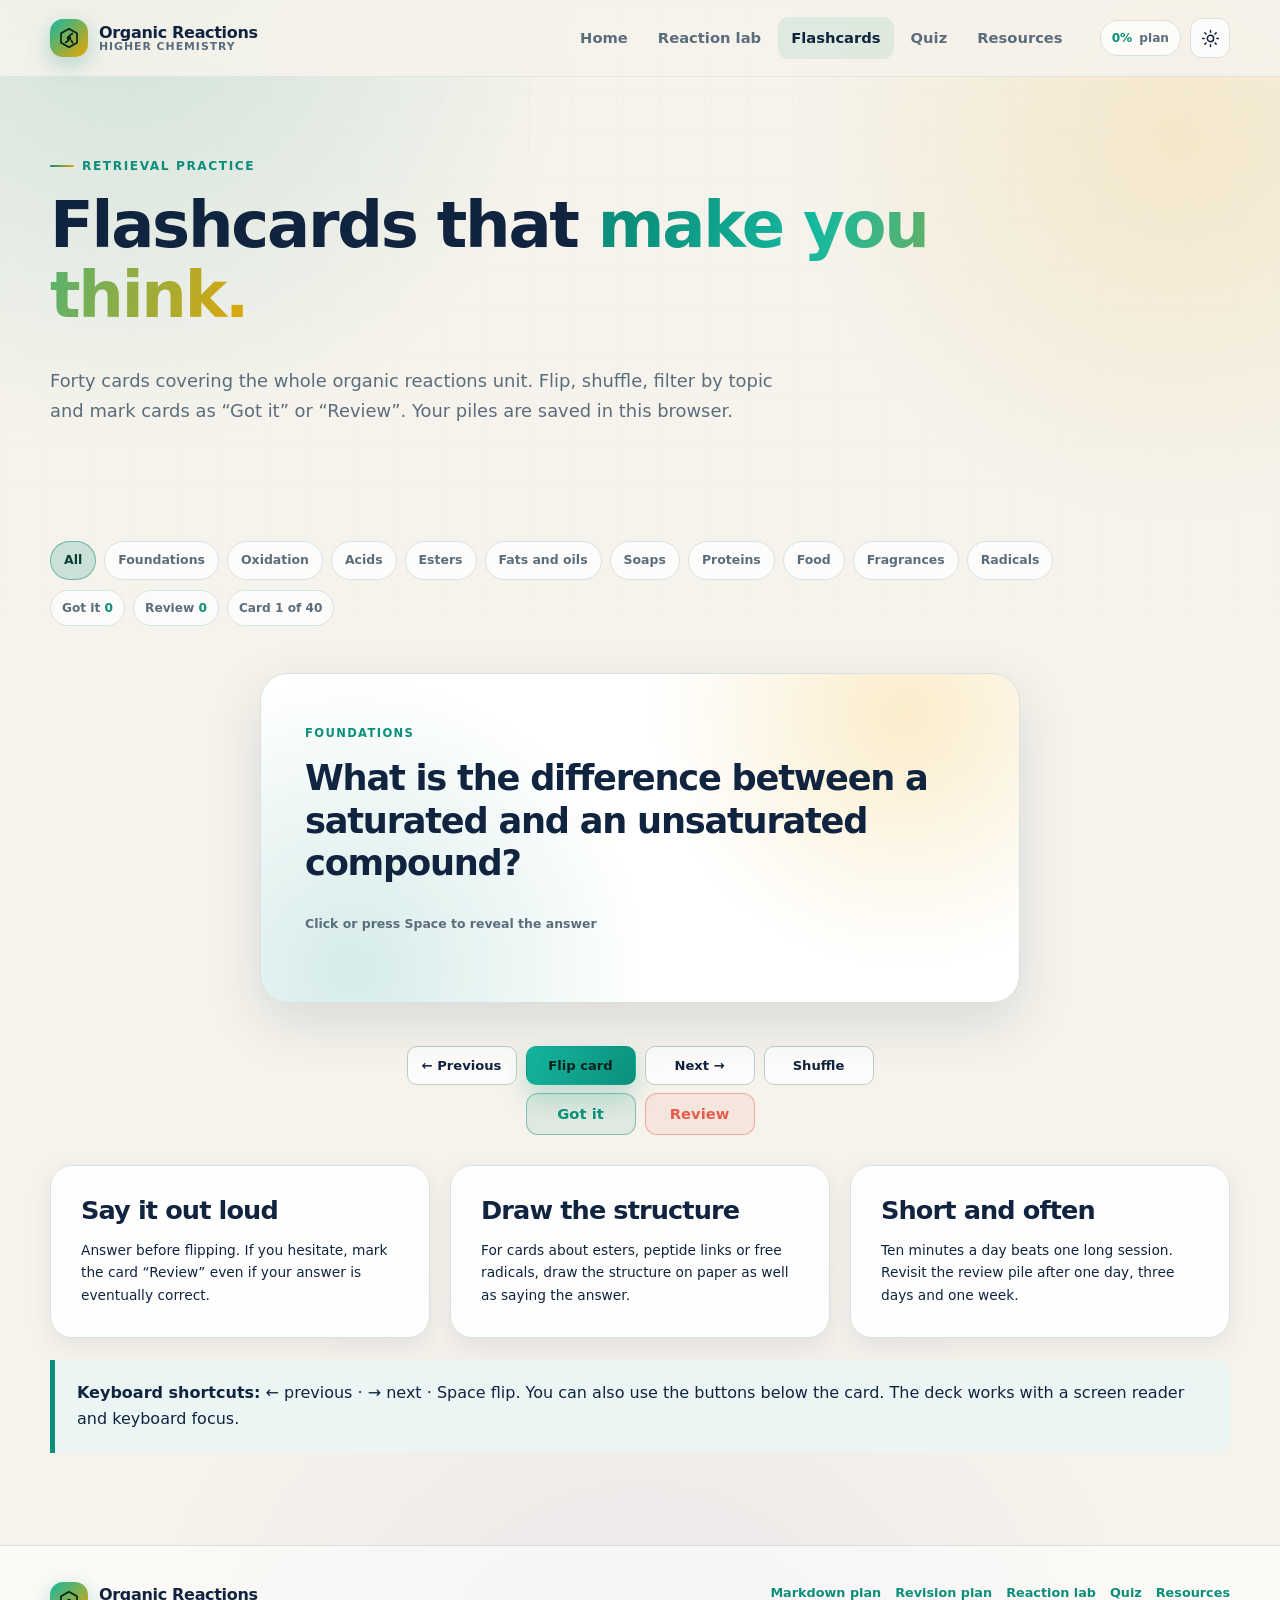
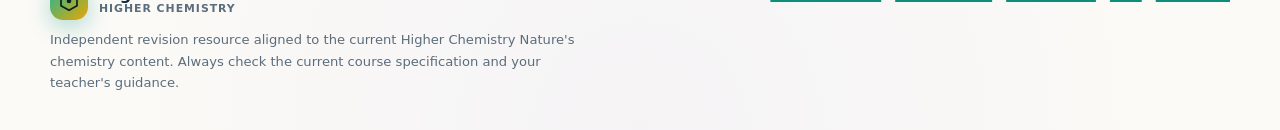
==== flashcards.html @ bfe53d15 "Organic reactions revision site (1)" ====
<!DOCTYPE html>
<html lang="en-GB" data-theme="light">
<head>
  <meta charset="utf-8" />
  <meta name="viewport" content="width=device-width, initial-scale=1" />
  <meta name="description" content="Interactive Higher Chemistry organic reactions flashcards: oxidation, esters, fats, soaps, proteins and free radicals." />
  <title>Flashcards | Higher Chemistry Organic Reactions</title>
  <link rel="stylesheet" href="assets/style.css" />
  <link rel="icon" href="data:image/svg+xml,%3Csvg xmlns='http://www.w3.org/2000/svg' viewBox='0 0 64 64'%3E%3Crect width='64' height='64' rx='18' fill='%230b8f7b'/%3E%3Cpath d='M32 12 49 22v20L32 52 15 42V22z' fill='none' stroke='%23d9fff7' stroke-width='3'/%3E%3Ccircle cx='32' cy='32' r='5' fill='%23ffc857'/%3E%3C/svg%3E" />
</head>
<body data-page="flashcards">
  <a class="skip-link" href="#main">Skip to content</a>

  <header class="site-header">
    <div class="shell nav">
      <a class="brand" href="index.html" aria-label="Organic Reactions home">
        <span class="brand-mark" aria-hidden="true">
          <svg viewBox="0 0 24 24" fill="none" stroke="currentColor" stroke-width="1.7" stroke-linejoin="round">
            <path d="M12 2.7 20 7.3v9.4L12 21.3 4 16.7V7.3L12 2.7Z" />
            <circle cx="12" cy="12" r="2.3" fill="currentColor" stroke="none" />
            <path d="m12 9.7 4-2.4M12 14.3l-4 2.4M14 14l2 3.2" />
          </svg>
        </span>
        <span class="brand-text">Organic Reactions<small>Higher Chemistry</small></span>
      </a>

      <button class="menu-toggle" id="menuToggle" type="button" aria-label="Toggle menu" aria-expanded="false" aria-controls="navLinks">
        <svg viewBox="0 0 24 24" fill="none" stroke="currentColor" stroke-width="2" stroke-linecap="round"><path d="M4 7h16M4 12h16M4 17h16" /></svg>
      </button>

      <nav class="nav-links" id="navLinks" aria-label="Main navigation">
        <a href="index.html" data-nav="home">Home</a>
        <a href="reactions.html" data-nav="reactions">Reaction lab</a>
        <a href="flashcards.html" data-nav="flashcards" class="active" aria-current="page">Flashcards</a>
        <a href="quiz.html" data-nav="quiz">Quiz</a>
        <a href="resources.html" data-nav="resources">Resources</a>
      </nav>

      <div class="nav-actions">
        <span class="progress-pill" title="Revision plan progress"><b id="navProgress">0%</b> plan</span>
        <button class="icon-button" id="themeToggle" type="button" aria-label="Switch to dark theme">
          <svg class="sun-icon" viewBox="0 0 24 24" fill="none" stroke="currentColor" stroke-width="1.9" stroke-linecap="round"><circle cx="12" cy="12" r="4" /><path d="M12 2v2M12 20v2M4.9 4.9l1.4 1.4M17.7 17.7l1.4 1.4M2 12h2M20 12h2M4.9 19.1l1.4-1.4M17.7 6.3l1.4-1.4" /></svg>
          <svg class="moon-icon" viewBox="0 0 24 24" fill="none" stroke="currentColor" stroke-width="1.9" stroke-linejoin="round"><path d="M20.4 14.7A8.5 8.5 0 0 1 9.3 3.6 8.5 8.5 0 1 0 20.4 14.7Z" /></svg>
        </button>
      </div>
    </div>
  </header>

  <main id="main">
    <section class="shell page-hero">
      <p class="eyebrow">Retrieval practice</p>
      <h1>Flashcards that <span class="grad">make you think.</span></h1>
      <p class="lede">Forty cards covering the whole organic reactions unit. Flip, shuffle, filter by topic and mark cards as “Got it” or “Review”. Your piles are saved in this browser.</p>
    </section>

    <section class="shell section-tight" aria-label="Flashcard deck">
      <div class="flash-toolbar">
        <div id="flashTags" class="filter-bar" style="margin: 0" role="group" aria-label="Filter flashcards by topic"></div>
        <div class="spacer"></div>
        <div class="flash-stats">
          <span class="flash-stat">Got it <b id="knownCount">0</b></span>
          <span class="flash-stat">Review <b id="reviewCount">0</b></span>
          <span class="flash-stat" id="flashCounter">Card 1 of 40</span>
        </div>
      </div>

      <div class="flashcard-stage">
        <div class="flashcard" id="flashcard" tabindex="0" role="button" aria-pressed="false" aria-label="Flashcard. Press Space or click to flip.">
          <div class="flashcard-inner">
            <div class="flashcard-face flashcard-front">
              <span class="flash-tag" id="flashTag">Foundations</span>
              <h2 id="flashFront">Loading flashcard…</h2>
              <p class="flash-prompt">Click or press Space to reveal the answer</p>
            </div>
            <div class="flashcard-face flashcard-back">
              <span class="flash-tag">Answer</span>
              <h2 id="flashBack">Loading answer…</h2>
              <p class="flash-prompt">Click or press Space to flip back</p>
            </div>
          </div>
        </div>
      </div>

      <div class="flashcard-controls">
        <button class="btn secondary small" id="prevCard" type="button">← Previous</button>
        <button class="btn small" id="flipCard" type="button">Flip card</button>
        <button class="btn secondary small" id="nextCard" type="button">Next →</button>
        <button class="btn secondary small" id="shuffleCards" type="button">Shuffle</button>
      </div>
      <div class="flashcard-controls" style="margin-top: 8px">
        <button class="btn ghost flash-known" id="markKnown" type="button" aria-pressed="false">Got it</button>
        <button class="btn ghost flash-review" id="markReview" type="button" aria-pressed="false">Review</button>
      </div>

      <noscript>
        <div class="callout warn" style="margin-top: 22px">
          <p>This flashcard deck needs JavaScript. The full card list is also in the markdown revision plan, so you can still revise offline.</p>
        </div>
      </noscript>

      <div class="grid-3" style="margin-top: 30px">
        <div class="card card-pad">
          <h3>Say it out loud</h3>
          <p class="small">Answer before flipping. If you hesitate, mark the card “Review” even if your answer is eventually correct.</p>
        </div>
        <div class="card card-pad">
          <h3>Draw the structure</h3>
          <p class="small">For cards about esters, peptide links or free radicals, draw the structure on paper as well as saying the answer.</p>
        </div>
        <div class="card card-pad">
          <h3>Short and often</h3>
          <p class="small">Ten minutes a day beats one long session. Revisit the review pile after one day, three days and one week.</p>
        </div>
      </div>

      <div class="callout" style="margin-top: 22px">
        <p><b>Keyboard shortcuts:</b> ← previous · → next · Space flip. You can also use the buttons below the card. The deck works with a screen reader and keyboard focus.</p>
      </div>
    </section>
  </main>

  <footer class="site-footer">
    <div class="shell footer-grid">
      <div>
        <a class="brand" href="index.html">
          <span class="brand-mark" aria-hidden="true">
            <svg viewBox="0 0 24 24" fill="none" stroke="currentColor" stroke-width="1.7" stroke-linejoin="round">
              <path d="M12 2.7 20 7.3v9.4L12 21.3 4 16.7V7.3L12 2.7Z" />
              <circle cx="12" cy="12" r="2.3" fill="currentColor" stroke="none" />
            </svg>
          </span>
          <span class="brand-text">Organic Reactions<small>Higher Chemistry</small></span>
        </a>
        <p>Independent revision resource aligned to the current Higher Chemistry Nature's chemistry content. Always check the current course specification and your teacher's guidance.</p>
      </div>
      <div class="footer-links">
        <a href="Higher-Chemistry-Organic-Reactions-Revision-Plan.md">Markdown plan</a>
        <a href="index.html#plan">Revision plan</a>
        <a href="reactions.html">Reaction lab</a>
        <a href="quiz.html">Quiz</a>
        <a href="resources.html">Resources</a>
      </div>
    </div>
  </footer>

  <script src="assets/data.js" defer></script>
  <script src="assets/app.js" defer></script>
</body>
</html>
---- assets/style.css ----
:root {
  --bg: #f6f3ec;
  --bg-2: #eaf4f0;
  --surface: #ffffff;
  --surface-2: #eef7f4;
  --surface-3: #f9fbfa;
  --ink: #10233f;
  --muted: #5b6d7c;
  --line: #d6e2de;
  --line-strong: #b9cec7;
  --teal: #0b8f7b;
  --teal-2: #16b8a0;
  --teal-ink: #073e36;
  --coral: #e85d4f;
  --amber: #eaa500;
  --violet: #6d5bd0;
  --blue: #2b6cb0;
  --shadow: 0 20px 55px rgba(16, 35, 63, 0.12);
  --shadow-sm: 0 8px 24px rgba(16, 35, 63, 0.08);
  --radius: 22px;
  --radius-sm: 14px;
  --nav-bg: rgba(246, 243, 236, 0.86);
  --code-bg: #0e2236;
  --code-ink: #d9fff7;
  --focus: #ffb703;
  --mono: "Cascadia Code", "SFMono-Regular", "Consolas", "Liberation Mono", monospace;
  --sans: "Aptos", "Segoe UI", system-ui, -apple-system, BlinkMacSystemFont, sans-serif;
}

[data-theme="dark"] {
  --bg: #071523;
  --bg-2: #0a2033;
  --surface: #0c2235;
  --surface-2: #112c42;
  --surface-3: #0e263a;
  --ink: #eef8f5;
  --muted: #a7bdc9;
  --line: #1f4057;
  --line-strong: #2c5874;
  --teal: #3ddac1;
  --teal-2: #83f4df;
  --teal-ink: #05221d;
  --coral: #ff8a7c;
  --amber: #ffc857;
  --violet: #b9aaff;
  --blue: #8cc7ff;
  --shadow: 0 22px 65px rgba(0, 0, 0, 0.38);
  --shadow-sm: 0 10px 28px rgba(0, 0, 0, 0.28);
  --nav-bg: rgba(7, 21, 35, 0.88);
  --code-bg: #04101b;
  --code-ink: #c0fff3;
}

* {
  box-sizing: border-box;
}

html {
  scroll-behavior: smooth;
  scroll-padding-top: 95px;
}

body {
  margin: 0;
  min-height: 100vh;
  color: var(--ink);
  background:
    radial-gradient(circle at 10% 0%, color-mix(in srgb, var(--teal) 16%, transparent), transparent 28rem),
    radial-gradient(circle at 92% 8%, color-mix(in srgb, var(--amber) 14%, transparent), transparent 24rem),
    radial-gradient(circle at 50% 100%, color-mix(in srgb, var(--violet) 9%, transparent), transparent 32rem),
    var(--bg);
  font-family: var(--sans);
  font-size: 16px;
  line-height: 1.65;
  text-rendering: optimizeLegibility;
}

body::before {
  content: "";
  position: fixed;
  inset: 0;
  z-index: -1;
  pointer-events: none;
  opacity: 0.38;
  background-image: linear-gradient(color-mix(in srgb, var(--line) 45%, transparent) 1px, transparent 1px),
    linear-gradient(90deg, color-mix(in srgb, var(--line) 45%, transparent) 1px, transparent 1px);
  background-size: 44px 44px;
  mask-image: linear-gradient(to bottom, black, transparent 70%);
}

a {
  color: var(--teal);
  text-decoration-thickness: 2px;
  text-underline-offset: 3px;
}

a:hover {
  color: var(--coral);
}

img,
svg {
  display: block;
  max-width: 100%;
}

button,
input,
select,
textarea {
  font: inherit;
}

button {
  color: inherit;
}

:focus-visible {
  outline: 3px solid var(--focus);
  outline-offset: 3px;
}

::selection {
  color: #06231f;
  background: var(--teal-2);
}

.shell {
  width: min(1180px, calc(100% - 32px));
  margin-inline: auto;
}

.sr-only {
  position: absolute;
  width: 1px;
  height: 1px;
  padding: 0;
  margin: -1px;
  overflow: hidden;
  clip: rect(0, 0, 0, 0);
  white-space: nowrap;
  border: 0;
}

.skip-link {
  position: fixed;
  top: 12px;
  left: 12px;
  z-index: 999;
  padding: 10px 16px;
  border-radius: 10px;
  background: var(--ink);
  color: var(--bg);
  transform: translateY(-150%);
  transition: transform 160ms ease;
}

.skip-link:focus {
  transform: translateY(0);
}

/* Header and navigation */

.site-header {
  position: sticky;
  top: 0;
  z-index: 100;
  border-bottom: 1px solid color-mix(in srgb, var(--line) 70%, transparent);
  background: var(--nav-bg);
  backdrop-filter: blur(18px);
}

.nav {
  display: flex;
  align-items: center;
  gap: 24px;
  min-height: 76px;
}

.brand {
  display: inline-flex;
  align-items: center;
  gap: 11px;
  color: var(--ink);
  text-decoration: none;
  font-weight: 800;
  letter-spacing: -0.02em;
  white-space: nowrap;
}

.brand-mark {
  display: grid;
  place-items: center;
  width: 38px;
  height: 38px;
  border-radius: 13px;
  color: #06231f;
  background: linear-gradient(135deg, var(--teal-2), var(--amber));
  box-shadow: 0 7px 22px color-mix(in srgb, var(--teal) 30%, transparent);
}

.brand-mark svg {
  width: 24px;
  height: 24px;
}

.brand-text {
  display: flex;
  flex-direction: column;
  line-height: 1.08;
}

.brand-text small {
  color: var(--muted);
  font-size: 0.68rem;
  font-weight: 700;
  letter-spacing: 0.09em;
  text-transform: uppercase;
}

.nav-links {
  display: flex;
  align-items: center;
  gap: 4px;
  margin-left: auto;
}

.nav-links a {
  padding: 9px 13px;
  border-radius: 11px;
  color: var(--muted);
  font-size: 0.92rem;
  font-weight: 700;
  text-decoration: none;
  transition: color 160ms ease, background 160ms ease;
}

.nav-links a:hover,
.nav-links a.active {
  color: var(--ink);
  background: color-mix(in srgb, var(--teal) 10%, transparent);
}

.nav-actions {
  display: flex;
  align-items: center;
  gap: 9px;
}

.progress-pill {
  display: inline-flex;
  align-items: center;
  gap: 7px;
  padding: 7px 11px;
  border: 1px solid var(--line);
  border-radius: 999px;
  color: var(--muted);
  background: color-mix(in srgb, var(--surface) 72%, transparent);
  font-size: 0.76rem;
  font-weight: 800;
  white-space: nowrap;
}

.progress-pill b {
  color: var(--teal);
}

.icon-button,
.menu-toggle {
  display: grid;
  place-items: center;
  width: 40px;
  height: 40px;
  padding: 0;
  border: 1px solid var(--line);
  border-radius: 12px;
  background: color-mix(in srgb, var(--surface) 75%, transparent);
  cursor: pointer;
  transition: transform 160ms ease, border-color 160ms ease, background 160ms ease;
}

.icon-button:hover,
.menu-toggle:hover {
  transform: translateY(-1px);
  border-color: var(--line-strong);
  background: var(--surface);
}

.icon-button svg,
.menu-toggle svg {
  width: 19px;
  height: 19px;
}

.menu-toggle {
  display: none;
  margin-left: auto;
}

[data-theme="dark"] .sun-icon,
[data-theme="light"] .moon-icon {
  display: none;
}

[data-theme="dark"] .moon-icon,
[data-theme="light"] .sun-icon {
  display: block;
}

/* Typography and utilities */

.eyebrow {
  display: inline-flex;
  align-items: center;
  gap: 8px;
  margin: 0 0 14px;
  color: var(--teal);
  font-size: 0.76rem;
  font-weight: 900;
  letter-spacing: 0.13em;
  text-transform: uppercase;
}

.eyebrow::before {
  content: "";
  width: 24px;
  height: 2px;
  border-radius: 99px;
  background: linear-gradient(90deg, var(--teal), var(--amber));
}

h1,
h2,
h3,
h4 {
  margin: 0 0 0.55em;
  color: var(--ink);
  line-height: 1.1;
  letter-spacing: -0.035em;
}

h1 {
  font-size: clamp(2.55rem, 6vw, 5.1rem);
  font-weight: 900;
}

h2 {
  font-size: clamp(1.75rem, 3.2vw, 2.75rem);
  font-weight: 850;
}

h3 {
  font-size: clamp(1.25rem, 2vw, 1.65rem);
  font-weight: 820;
}

h4 {
  font-size: 1.02rem;
  font-weight: 800;
}

p {
  margin: 0 0 1rem;
}

.lede {
  color: var(--muted);
  font-size: clamp(1.03rem, 1.4vw, 1.18rem);
  line-height: 1.7;
}

.muted {
  color: var(--muted);
}

.small {
  font-size: 0.86rem;
}

.grad {
  color: transparent;
  background: linear-gradient(105deg, var(--teal) 8%, var(--teal-2) 42%, var(--amber) 102%);
  -webkit-background-clip: text;
  background-clip: text;
}

.section {
  padding: 72px 0;
}

.section-tight {
  padding: 44px 0;
}

.section-head {
  display: flex;
  align-items: end;
  justify-content: space-between;
  gap: 24px;
  margin-bottom: 30px;
}

.section-head p {
  max-width: 620px;
  margin: 0;
  color: var(--muted);
}

.stack > * + * {
  margin-top: 1rem;
}

.grid-2 {
  display: grid;
  grid-template-columns: repeat(2, minmax(0, 1fr));
  gap: 20px;
}

.grid-3 {
  display: grid;
  grid-template-columns: repeat(3, minmax(0, 1fr));
  gap: 20px;
}

.grid-4 {
  display: grid;
  grid-template-columns: repeat(4, minmax(0, 1fr));
  gap: 16px;
}

.card {
  border: 1px solid var(--line);
  border-radius: var(--radius);
  background: color-mix(in srgb, var(--surface) 92%, transparent);
  box-shadow: var(--shadow-sm);
}

.card-pad {
  padding: clamp(20px, 3vw, 30px);
}

.card h3:last-child,
.card p:last-child {
  margin-bottom: 0;
}

.callout {
  padding: 20px 22px;
  border-left: 5px solid var(--teal);
  border-radius: 0 var(--radius-sm) var(--radius-sm) 0;
  background: color-mix(in srgb, var(--teal) 8%, var(--surface));
}

.callout.warn {
  border-left-color: var(--coral);
  background: color-mix(in srgb, var(--coral) 9%, var(--surface));
}

.callout.amber {
  border-left-color: var(--amber);
  background: color-mix(in srgb, var(--amber) 10%, var(--surface));
}

.callout p:last-child {
  margin-bottom: 0;
}

/* Hero */

.hero {
  position: relative;
  display: grid;
  grid-template-columns: 1.08fr 0.92fr;
  align-items: center;
  gap: clamp(34px, 6vw, 72px);
  padding: clamp(54px, 8vw, 96px) 0 clamp(38px, 6vw, 70px);
}

.hero-copy p {
  max-width: 650px;
}

.hero-copy .lede {
  margin-top: 1.2rem;
}

.hero-actions {
  display: flex;
  flex-wrap: wrap;
  gap: 12px;
  margin-top: 26px;
}

.btn {
  display: inline-flex;
  align-items: center;
  justify-content: center;
  gap: 9px;
  min-height: 46px;
  padding: 11px 18px;
  border: 1px solid transparent;
  border-radius: 12px;
  color: #06231f;
  background: linear-gradient(135deg, var(--teal-2), var(--teal));
  box-shadow: 0 12px 26px color-mix(in srgb, var(--teal) 24%, transparent);
  font-size: 0.92rem;
  font-weight: 850;
  text-decoration: none;
  cursor: pointer;
  transition: transform 160ms ease, box-shadow 160ms ease, background 160ms ease;
}

.btn:hover {
  color: #06231f;
  transform: translateY(-2px);
  box-shadow: 0 16px 34px color-mix(in srgb, var(--teal) 30%, transparent);
}

.btn.secondary {
  color: var(--ink);
  border-color: var(--line-strong);
  background: color-mix(in srgb, var(--surface) 75%, transparent);
  box-shadow: none;
}

.btn.secondary:hover {
  background: var(--surface);
  box-shadow: var(--shadow-sm);
}

.btn.small {
  min-height: 38px;
  padding: 8px 13px;
  border-radius: 10px;
  font-size: 0.82rem;
}

.btn.ghost {
  min-height: 38px;
  padding: 8px 12px;
  color: var(--teal);
  border-color: color-mix(in srgb, var(--teal) 30%, transparent);
  background: transparent;
  box-shadow: none;
}

.btn:disabled {
  opacity: 0.55;
  cursor: not-allowed;
  transform: none;
}

.hero-badges {
  display: flex;
  flex-wrap: wrap;
  gap: 8px;
  margin-top: 24px;
}

.pill {
  display: inline-flex;
  align-items: center;
  gap: 6px;
  padding: 6px 10px;
  border: 1px solid var(--line);
  border-radius: 999px;
  color: var(--muted);
  background: color-mix(in srgb, var(--surface) 62%, transparent);
  font-size: 0.74rem;
  font-weight: 800;
}

.pill b {
  color: var(--ink);
}

.hero-visual {
  position: relative;
  min-height: 420px;
  border: 1px solid var(--line);
  border-radius: 34px;
  background:
    radial-gradient(circle at 52% 45%, color-mix(in srgb, var(--teal) 22%, transparent), transparent 42%),
    linear-gradient(145deg, color-mix(in srgb, var(--surface) 94%, transparent), color-mix(in srgb, var(--surface-2) 80%, transparent));
  box-shadow: var(--shadow);
  overflow: hidden;
}

.hero-visual::before {
  content: "";
  position: absolute;
  inset: 18px;
  border: 1px dashed color-mix(in srgb, var(--line-strong) 60%, transparent);
  border-radius: 24px;
}

.hero-visual svg {
  position: relative;
  z-index: 1;
  width: 100%;
  height: 100%;
  min-height: 420px;
}

.orbit-ring {
  transform-origin: 260px 210px;
  animation: orbit 24s linear infinite;
}

.orbit-ring.reverse {
  animation-direction: reverse;
  animation-duration: 18s;
}

.orbit-node {
  animation: float 5s ease-in-out infinite;
}

.orbit-node.delay-1 {
  animation-delay: -1.5s;
}

.orbit-node.delay-2 {
  animation-delay: -3s;
}

.orbit-node.delay-3 {
  animation-delay: -4.5s;
}

@keyframes orbit {
  to {
    transform: rotate(360deg);
  }
}

@keyframes float {
  0%,
  100% {
    transform: translateY(0);
  }
  50% {
    transform: translateY(-6px);
  }
}

/* Stats */

.stat-grid {
  display: grid;
  grid-template-columns: repeat(4, minmax(0, 1fr));
  gap: 12px;
}

.stat {
  padding: 18px 16px;
  border: 1px solid var(--line);
  border-radius: 18px;
  background: color-mix(in srgb, var(--surface) 80%, transparent);
}

.stat strong {
  display: block;
  color: var(--teal);
  font-size: clamp(1.5rem, 2.5vw, 2.2rem);
  line-height: 1;
  letter-spacing: -0.05em;
}

.stat span {
  display: block;
  margin-top: 5px;
  color: var(--muted);
  font-size: 0.78rem;
  font-weight: 750;
}

/* Reaction map */

.map-wrap {
  padding: 18px;
  border: 1px solid var(--line);
  border-radius: var(--radius);
  background:
    radial-gradient(circle at 50% 50%, color-mix(in srgb, var(--teal) 8%, transparent), transparent 60%),
    var(--surface);
  box-shadow: var(--shadow-sm);
  overflow: hidden;
}

.map-wrap svg {
  width: 100%;
  height: auto;
}

.map-legend {
  display: flex;
  flex-wrap: wrap;
  gap: 15px;
  margin-top: 15px;
  color: var(--muted);
  font-size: 0.8rem;
  font-weight: 700;
}

.map-legend span {
  display: inline-flex;
  align-items: center;
  gap: 7px;
}

.legend-dot {
  width: 9px;
  height: 9px;
  border-radius: 50%;
  background: var(--teal);
}

.legend-dot.amber {
  background: var(--amber);
}

.legend-dot.coral {
  background: var(--coral);
}

.legend-dot.violet {
  background: var(--violet);
}

/* Week cards */

.week-grid {
  display: grid;
  grid-template-columns: repeat(2, minmax(0, 1fr));
  gap: 18px;
}

.week-card {
  position: relative;
  padding: 22px;
  border: 1px solid var(--line);
  border-radius: 20px;
  background: color-mix(in srgb, var(--surface) 92%, transparent);
  box-shadow: var(--shadow-sm);
}

.week-card::before {
  content: attr(data-week);
  position: absolute;
  top: 17px;
  right: 20px;
  color: color-mix(in srgb, var(--teal) 36%, transparent);
  font-family: var(--mono);
  font-size: 2.7rem;
  font-weight: 800;
  line-height: 1;
}

.week-card h3 {
  max-width: 80%;
  margin-bottom: 6px;
  font-size: 1.2rem;
}

.week-card > p {
  max-width: 88%;
  color: var(--muted);
  font-size: 0.9rem;
}

.week-focus {
  display: inline-flex;
  flex-wrap: wrap;
  gap: 6px;
  margin: 4px 0 12px;
}

.tag {
  display: inline-flex;
  align-items: center;
  padding: 4px 8px;
  border-radius: 999px;
  color: var(--teal-ink);
  background: color-mix(in srgb, var(--teal) 18%, transparent);
  font-size: 0.68rem;
  font-weight: 900;
  letter-spacing: 0.03em;
  text-transform: uppercase;
}

.tag.amber {
  color: color-mix(in srgb, var(--amber) 70%, var(--ink));
  background: color-mix(in srgb, var(--amber) 18%, transparent);
}

.tag.coral {
  color: var(--coral);
  background: color-mix(in srgb, var(--coral) 13%, transparent);
}

.tag.violet {
  color: var(--violet);
  background: color-mix(in srgb, var(--violet) 13%, transparent);
}

details.sessions {
  margin-top: 12px;
  border-top: 1px solid var(--line);
  padding-top: 12px;
}

details.sessions summary,
details.exam-tip summary,
details.answer summary {
  display: flex;
  align-items: center;
  gap: 8px;
  color: var(--teal);
  font-size: 0.84rem;
  font-weight: 850;
  cursor: pointer;
  list-style: none;
}

details.sessions summary::-webkit-details-marker,
details.exam-tip summary::-webkit-details-marker,
details.answer summary::-webkit-details-marker {
  display: none;
}

details.sessions summary::after,
details.exam-tip summary::after,
details.answer summary::after {
  content: "+";
  margin-left: auto;
  font-family: var(--mono);
  font-size: 1rem;
}

details[open].sessions summary::after,
details[open].exam-tip summary::after,
details[open].answer summary::after {
  content: "–";
}

.session-list {
  display: grid;
  gap: 8px;
  margin: 12px 0 0;
  padding: 0;
  list-style: none;
}

.session-list li {
  display: flex;
  align-items: flex-start;
  gap: 9px;
  color: var(--muted);
  font-size: 0.86rem;
  line-height: 1.45;
}

.session-list input[type="checkbox"],
.check-row input[type="checkbox"] {
  flex: 0 0 auto;
  width: 17px;
  height: 17px;
  margin-top: 2px;
  accent-color: var(--teal);
  cursor: pointer;
}

.session-list label {
  display: flex;
  gap: 9px;
  cursor: pointer;
}

.session-list input:checked + span,
.check-row input:checked + span {
  color: var(--muted);
  text-decoration: line-through;
  text-decoration-thickness: 1px;
}

.progress-card {
  display: grid;
  grid-template-columns: auto 1fr auto;
  align-items: center;
  gap: 18px;
  padding: 18px 22px;
  border: 1px solid var(--line);
  border-radius: 18px;
  background: color-mix(in srgb, var(--surface) 84%, transparent);
}

.progress-ring {
  position: relative;
  display: grid;
  place-items: center;
  width: 64px;
  height: 64px;
}

.progress-ring svg {
  position: absolute;
  inset: 0;
  width: 100%;
  height: 100%;
  transform: rotate(-90deg);
}

.progress-ring circle {
  fill: none;
  stroke-width: 7;
}

.progress-ring .track {
  stroke: var(--line);
}

.progress-ring .fill {
  stroke: var(--teal);
  stroke-linecap: round;
  stroke-dasharray: 157;
  stroke-dashoffset: 157;
  transition: stroke-dashoffset 400ms ease;
}

.progress-ring strong {
  position: relative;
  z-index: 1;
  color: var(--teal);
  font-size: 0.82rem;
  font-weight: 900;
}

.progress-track {
  height: 9px;
  border-radius: 999px;
  background: var(--line);
  overflow: hidden;
}

.progress-fill {
  width: 0;
  height: 100%;
  border-radius: inherit;
  background: linear-gradient(90deg, var(--teal), var(--teal-2), var(--amber));
  transition: width 350ms ease;
}

.progress-copy strong {
  display: block;
  font-size: 0.92rem;
}

.progress-copy span {
  display: block;
  color: var(--muted);
  font-size: 0.78rem;
}

/* Tables */

.table-wrap {
  border: 1px solid var(--line);
  border-radius: var(--radius);
  background: var(--surface);
  box-shadow: var(--shadow-sm);
  overflow-x: auto;
}

table {
  width: 100%;
  border-collapse: collapse;
  font-size: 0.89rem;
}

th,
td {
  padding: 13px 15px;
  border-bottom: 1px solid var(--line);
  text-align: left;
  vertical-align: top;
}

th {
  color: var(--muted);
  background: color-mix(in srgb, var(--surface-2) 75%, transparent);
  font-size: 0.72rem;
  font-weight: 900;
  letter-spacing: 0.08em;
  text-transform: uppercase;
}

tr:last-child td {
  border-bottom: 0;
}

td code,
p code,
li code {
  padding: 2px 5px;
  border-radius: 6px;
  color: var(--teal-ink);
  background: color-mix(in srgb, var(--teal) 12%, transparent);
  font-family: var(--mono);
  font-size: 0.88em;
}

[data-theme="dark"] td code,
[data-theme="dark"] p code,
[data-theme="dark"] li code {
  color: var(--teal-2);
}

/* Reaction lab */

.page-hero {
  padding: clamp(42px, 6vw, 72px) 0 32px;
}

.page-hero h1 {
  max-width: 980px;
  font-size: clamp(2.3rem, 5vw, 4.3rem);
}

.page-hero .lede {
  max-width: 760px;
}

.filter-bar {
  display: flex;
  flex-wrap: wrap;
  gap: 8px;
  margin: 26px 0 28px;
}

.filter-chip {
  padding: 8px 13px;
  border: 1px solid var(--line);
  border-radius: 999px;
  color: var(--muted);
  background: color-mix(in srgb, var(--surface) 72%, transparent);
  font-size: 0.78rem;
  font-weight: 850;
  cursor: pointer;
  transition: all 160ms ease;
}

.filter-chip:hover,
.filter-chip.active {
  color: var(--teal-ink);
  border-color: color-mix(in srgb, var(--teal) 50%, transparent);
  background: color-mix(in srgb, var(--teal) 18%, transparent);
}

[data-theme="dark"] .filter-chip:hover,
[data-theme="dark"] .filter-chip.active {
  color: var(--teal-2);
}

.reaction-grid {
  display: grid;
  gap: 24px;
}

.reaction-card {
  scroll-margin-top: 100px;
  border: 1px solid var(--line);
  border-radius: 26px;
  background: color-mix(in srgb, var(--surface) 94%, transparent);
  box-shadow: var(--shadow-sm);
  overflow: hidden;
  transition: transform 200ms ease, box-shadow 200ms ease;
}

.reaction-card:hover {
  transform: translateY(-2px);
  box-shadow: var(--shadow);
}

.reaction-card.is-hidden {
  display: none;
}

.reaction-card[data-category="oxidation"] {
  border-top: 5px solid var(--amber);
}

.reaction-card[data-category="esters"] {
  border-top: 5px solid var(--teal);
}

.reaction-card[data-category="hydrolysis"] {
  border-top: 5px solid var(--blue);
}

.reaction-card[data-category="unsaturation"] {
  border-top: 5px solid var(--coral);
}

.reaction-card[data-category="proteins"] {
  border-top: 5px solid var(--violet);
}

.reaction-card[data-category="radicals"] {
  border-top: 5px solid var(--teal-2);
}

.reaction-card[data-category="acidbase"] {
  border-top: 5px solid var(--amber);
}

.reaction-card[data-category="extension"] {
  border-top: 5px solid var(--line-strong);
}

.reaction-head {
  padding: clamp(20px, 3vw, 30px) clamp(20px, 3vw, 32px) 0;
}

.reaction-head h2 {
  margin: 12px 0 8px;
  font-size: clamp(1.45rem, 2.5vw, 2.05rem);
}

.reaction-head .lede {
  max-width: 780px;
  margin-bottom: 0;
  font-size: 0.98rem;
}

.reaction-meta {
  display: flex;
  flex-wrap: wrap;
  align-items: center;
  gap: 8px;
}

.badge {
  display: inline-flex;
  align-items: center;
  gap: 6px;
  padding: 5px 9px;
  border-radius: 999px;
  font-size: 0.68rem;
  font-weight: 900;
  letter-spacing: 0.06em;
  text-transform: uppercase;
}

.badge.core {
  color: var(--teal-ink);
  background: color-mix(in srgb, var(--teal) 20%, transparent);
}

[data-theme="dark"] .badge.core {
  color: var(--teal-2);
}

.badge.extension {
  color: var(--muted);
  background: color-mix(in srgb, var(--line) 48%, transparent);
}

.chip {
  display: inline-flex;
  align-items: center;
  padding: 4px 9px;
  border: 1px solid var(--line);
  border-radius: 999px;
  color: var(--muted);
  font-size: 0.7rem;
  font-weight: 800;
}

.reaction-body {
  display: grid;
  grid-template-columns: minmax(0, 1.08fr) minmax(0, 0.92fr);
  gap: clamp(20px, 3vw, 32px);
  padding: clamp(20px, 3vw, 32px);
}

.svg-wrap {
  display: grid;
  place-items: center;
  min-height: 290px;
  padding: 15px;
  border: 1px solid var(--line);
  border-radius: 19px;
  background:
    radial-gradient(circle at 50% 50%, color-mix(in srgb, var(--teal) 7%, transparent), transparent 65%),
    var(--surface-2);
  overflow: hidden;
}

.svg-wrap svg {
  width: 100%;
  height: auto;
}

.reaction-info {
  display: flex;
  flex-direction: column;
  gap: 13px;
}

.equation {
  padding: 15px 16px;
  border-radius: 14px;
  color: var(--code-ink);
  background: var(--code-bg);
  box-shadow: inset 0 1px 0 rgba(255, 255, 255, 0.08);
  font-family: var(--mono);
  font-size: 0.84rem;
  line-height: 1.7;
  overflow-x: auto;
}

.equation .hl {
  color: var(--amber);
  font-weight: 800;
}

.facts {
  display: grid;
  gap: 9px;
  margin: 0;
}

.facts div {
  display: grid;
  grid-template-columns: 105px 1fr;
  gap: 12px;
  padding-bottom: 9px;
  border-bottom: 1px dashed var(--line);
}

.facts div:last-child {
  padding-bottom: 0;
  border-bottom: 0;
}

.facts dt {
  color: var(--muted);
  font-size: 0.72rem;
  font-weight: 900;
  letter-spacing: 0.06em;
  text-transform: uppercase;
}

.facts dd {
  margin: 0;
  font-size: 0.86rem;
}

.exam-tip {
  padding: 12px 14px;
  border: 1px solid color-mix(in srgb, var(--amber) 40%, transparent);
  border-radius: 13px;
  background: color-mix(in srgb, var(--amber) 8%, transparent);
}

.exam-tip p {
  margin: 8px 0 0;
  color: var(--muted);
  font-size: 0.84rem;
}

.play-btn {
  align-self: flex-start;
}

/* SVG chemical helpers */

.chem-svg {
  color: var(--ink);
}

.chem-svg text {
  font-family: var(--sans);
  fill: var(--ink);
}

.chem-svg .mono {
  font-family: var(--mono);
  font-weight: 700;
}

.chem-svg .label {
  fill: var(--muted);
  font-size: 11px;
  font-weight: 750;
  letter-spacing: 0.03em;
}

.chem-svg .label-strong {
  fill: var(--ink);
  font-size: 12px;
  font-weight: 850;
}

.chem-svg .bond {
  stroke: var(--ink);
  stroke-width: 2;
  stroke-linecap: round;
}

.chem-svg .bond-soft {
  stroke: var(--line-strong);
  stroke-width: 2;
  stroke-linecap: round;
}

.chem-svg .arrow {
  stroke: var(--muted);
  stroke-width: 2;
  fill: none;
  stroke-linecap: round;
}

.chem-svg .arrow-head {
  fill: var(--muted);
}

.chem-svg .box {
  fill: var(--surface);
  stroke: var(--line);
  stroke-width: 1.3;
}

.chem-svg .box-teal {
  fill: color-mix(in srgb, var(--teal) 11%, var(--surface));
  stroke: color-mix(in srgb, var(--teal) 50%, var(--line));
  stroke-width: 1.3;
}

.chem-svg .box-amber {
  fill: color-mix(in srgb, var(--amber) 14%, var(--surface));
  stroke: color-mix(in srgb, var(--amber) 55%, var(--line));
  stroke-width: 1.3;
}

.chem-svg .box-coral {
  fill: color-mix(in srgb, var(--coral) 12%, var(--surface));
  stroke: color-mix(in srgb, var(--coral) 52%, var(--line));
  stroke-width: 1.3;
}

.chem-svg .box-violet {
  fill: color-mix(in srgb, var(--violet) 11%, var(--surface));
  stroke: color-mix(in srgb, var(--violet) 48%, var(--line));
  stroke-width: 1.3;
}

.chem-svg .highlight {
  fill: none;
  stroke: var(--coral);
  stroke-width: 2.2;
  stroke-linecap: round;
  stroke-dasharray: 4 3;
  opacity: 0;
}

.chem-svg .peptide-highlight {
  fill: none;
  stroke: var(--coral);
  stroke-width: 2;
  stroke-dasharray: 4 3;
  opacity: 0.78;
}

.chem-svg .product,
.chem-svg .anim-fade {
  opacity: 1;
}

.chem-svg .anim-rise {
  opacity: 1;
  transform: translateY(0);
}

.chem-svg .anim-pop {
  opacity: 1;
  transform-origin: center;
  transform: scale(1);
}

.chem-svg .bromine-clear,
.chem-svg .test-red,
.chem-svg .silver-mirror {
  opacity: 0;
}

.reaction-card.is-playing .chem-svg .anim-rise {
  animation: riseIn 700ms ease both;
}

.reaction-card.is-playing .chem-svg .anim-pop {
  animation: popIn 650ms ease both;
}

.reaction-card.is-playing .chem-svg .anim-fade {
  animation: fadeIn 720ms ease both;
}

.reaction-card.is-playing .chem-svg .d1 {
  animation-delay: 180ms;
}

.reaction-card.is-playing .chem-svg .d2 {
  animation-delay: 620ms;
}

.reaction-card.is-playing .chem-svg .d3 {
  animation-delay: 1060ms;
}

.reaction-card.is-playing .chem-svg .highlight {
  animation: dashGlow 900ms ease 500ms forwards;
}

.reaction-card.is-playing .chem-svg .bromine-fade {
  animation: fadeOrange 2.2s ease 300ms forwards;
}

.reaction-card.is-playing .chem-svg .bromine-clear {
  opacity: 0;
  animation: fadeIn 900ms ease 1.6s forwards;
}

.reaction-card.is-playing .chem-svg .test-red {
  opacity: 0;
  animation: fadeIn 800ms ease 900ms forwards;
}

.reaction-card.is-playing .chem-svg .silver-mirror {
  opacity: 0;
  animation: fadeIn 800ms ease 900ms forwards;
}

.reaction-card.is-playing .chem-svg .micelle-tail {
  transform-origin: 260px 190px;
  animation: wiggle 1.8s ease-in-out infinite;
}

.reaction-card.is-playing .chem-svg .micelle-head {
  animation: pulse 1.8s ease-in-out infinite;
}

@keyframes riseIn {
  from {
    opacity: 0;
    transform: translateY(8px);
  }
  to {
    opacity: 1;
    transform: translateY(0);
  }
}

@keyframes popIn {
  from {
    opacity: 0;
    transform: scale(0.85);
  }
  to {
    opacity: 1;
    transform: scale(1);
  }
}

@keyframes dashGlow {
  from {
    opacity: 0;
    stroke-dashoffset: 30;
  }
  to {
    opacity: 1;
    stroke-dashoffset: 0;
  }
}

@keyframes fadeOrange {
  to {
    opacity: 0;
  }
}

@keyframes fadeIn {
  from {
    opacity: 0;
  }
  to {
    opacity: 1;
  }
}

@keyframes wiggle {
  0%,
  100% {
    transform: rotate(0deg);
  }
  50% {
    transform: rotate(3deg);
  }
}

@keyframes pulse {
  0%,
  100% {
    opacity: 0.78;
  }
  50% {
    opacity: 1;
  }
}

/* Flashcards */

.flash-toolbar {
  display: flex;
  flex-wrap: wrap;
  align-items: center;
  gap: 10px;
  margin: 22px 0;
}

.flash-toolbar .spacer {
  flex: 1;
}

.flash-stats {
  display: flex;
  flex-wrap: wrap;
  gap: 8px;
}

.flash-stat {
  padding: 7px 11px;
  border: 1px solid var(--line);
  border-radius: 999px;
  color: var(--muted);
  background: color-mix(in srgb, var(--surface) 68%, transparent);
  font-size: 0.76rem;
  font-weight: 800;
}

.flash-stat b {
  color: var(--teal);
}

.flashcard-stage {
  display: grid;
  place-items: center;
  min-height: 390px;
  padding: 10px 0 20px;
}

.flashcard {
  width: min(760px, 100%);
  min-height: 330px;
  perspective: 1300px;
  cursor: pointer;
}

.flashcard-inner {
  position: relative;
  width: 100%;
  min-height: 330px;
  transform-style: preserve-3d;
  transition: transform 500ms cubic-bezier(0.2, 0.8, 0.2, 1);
}

.flashcard.is-flipped .flashcard-inner {
  transform: rotateY(180deg);
}

.flashcard-face {
  position: absolute;
  inset: 0;
  display: flex;
  flex-direction: column;
  justify-content: center;
  padding: clamp(24px, 4vw, 44px);
  border: 1px solid var(--line);
  border-radius: 28px;
  backface-visibility: hidden;
  -webkit-backface-visibility: hidden;
  box-shadow: var(--shadow);
  overflow: auto;
}

.flashcard-front {
  background:
    radial-gradient(circle at 85% 12%, color-mix(in srgb, var(--amber) 20%, transparent), transparent 36%),
    radial-gradient(circle at 12% 90%, color-mix(in srgb, var(--teal) 17%, transparent), transparent 40%),
    var(--surface);
}

.flashcard-back {
  color: var(--code-ink);
  background:
    radial-gradient(circle at 80% 15%, rgba(61, 218, 193, 0.16), transparent 35%),
    linear-gradient(145deg, #0b2234, #06131f);
  transform: rotateY(180deg);
}

.flashcard-back .flash-tag,
.flashcard-back .flash-prompt {
  color: #9bd8ca;
}

.flashcard-back h2 {
  color: #f2fffb;
}

.flashcard-back p {
  color: #d8f5ed;
}

.flash-tag {
  margin-bottom: 14px;
  color: var(--teal);
  font-size: 0.72rem;
  font-weight: 900;
  letter-spacing: 0.12em;
  text-transform: uppercase;
}

.flashcard h2 {
  margin-bottom: 12px;
  font-size: clamp(1.35rem, 3vw, 2.2rem);
  line-height: 1.2;
}

.flash-prompt {
  margin-top: 18px;
  color: var(--muted);
  font-size: 0.78rem;
  font-weight: 750;
}

.flashcard-controls {
  display: flex;
  flex-wrap: wrap;
  justify-content: center;
  gap: 9px;
  margin-top: 8px;
}

.flashcard-controls .btn {
  min-width: 110px;
}

.flash-known {
  border-color: color-mix(in srgb, var(--teal) 45%, transparent) !important;
  color: var(--teal) !important;
  background: color-mix(in srgb, var(--teal) 10%, transparent) !important;
  box-shadow: none !important;
}

.flash-review {
  border-color: color-mix(in srgb, var(--coral) 45%, transparent) !important;
  color: var(--coral) !important;
  background: color-mix(in srgb, var(--coral) 9%, transparent) !important;
  box-shadow: none !important;
}

/* Quiz */

.quiz-layout {
  display: grid;
  gap: 22px;
}

.quiz-scorebar {
  display: flex;
  flex-wrap: wrap;
  align-items: center;
  gap: 14px;
  padding: 16px 18px;
  border: 1px solid var(--line);
  border-radius: 18px;
  background: color-mix(in srgb, var(--surface) 86%, transparent);
}

.quiz-scorebar .score {
  display: inline-flex;
  align-items: baseline;
  gap: 5px;
  color: var(--teal);
  font-weight: 900;
}

.quiz-scorebar .score strong {
  font-size: 1.7rem;
  line-height: 1;
}

.quiz-scorebar .spacer {
  flex: 1;
}

.tabs {
  display: flex;
  flex-wrap: wrap;
  gap: 7px;
  margin: 18px 0;
}

.tab-btn {
  padding: 8px 12px;
  border: 1px solid var(--line);
  border-radius: 10px;
  color: var(--muted);
  background: color-mix(in srgb, var(--surface) 68%, transparent);
  font-size: 0.78rem;
  font-weight: 850;
  cursor: pointer;
}

.tab-btn:hover,
.tab-btn.active {
  color: var(--teal-ink);
  border-color: color-mix(in srgb, var(--teal) 40%, transparent);
  background: color-mix(in srgb, var(--teal) 16%, transparent);
}

[data-theme="dark"] .tab-btn:hover,
[data-theme="dark"] .tab-btn.active {
  color: var(--teal-2);
}

.tab-panel {
  display: none;
}

.tab-panel.active {
  display: block;
}

.question-card {
  padding: clamp(18px, 3vw, 26px);
  border: 1px solid var(--line);
  border-radius: 18px;
  background: color-mix(in srgb, var(--surface) 92%, transparent);
  box-shadow: var(--shadow-sm);
}

.question-card + .question-card {
  margin-top: 14px;
}

.question-top {
  display: flex;
  align-items: flex-start;
  gap: 12px;
  margin-bottom: 14px;
}

.q-num {
  display: grid;
  place-items: center;
  flex: 0 0 auto;
  width: 28px;
  height: 28px;
  border-radius: 9px;
  color: var(--teal-ink);
  background: color-mix(in srgb, var(--teal) 17%, transparent);
  font-family: var(--mono);
  font-size: 0.75rem;
  font-weight: 800;
}

.question-card h3 {
  margin: 0;
  font-size: 1rem;
  line-height: 1.5;
  letter-spacing: -0.01em;
}

.options {
  display: grid;
  gap: 8px;
  margin-top: 8px;
}

.option {
  display: flex;
  align-items: flex-start;
  gap: 10px;
  width: 100%;
  padding: 10px 12px;
  border: 1px solid var(--line);
  border-radius: 11px;
  color: var(--ink);
  background: var(--surface);
  text-align: left;
  font-size: 0.86rem;
  cursor: pointer;
  transition: border-color 140ms ease, background 140ms ease, transform 140ms ease;
}

.option:hover:not(:disabled) {
  border-color: var(--teal);
  background: color-mix(in srgb, var(--teal) 7%, var(--surface));
  transform: translateX(2px);
}

.option .letter {
  display: grid;
  place-items: center;
  flex: 0 0 auto;
  width: 22px;
  height: 22px;
  border-radius: 7px;
  color: var(--muted);
  background: color-mix(in srgb, var(--line) 40%, transparent);
  font-family: var(--mono);
  font-size: 0.68rem;
  font-weight: 800;
}

.option.correct {
  border-color: var(--teal);
  background: color-mix(in srgb, var(--teal) 13%, var(--surface));
}

.option.correct .letter {
  color: var(--teal-ink);
  background: var(--teal-2);
}

.option.wrong {
  border-color: var(--coral);
  background: color-mix(in srgb, var(--coral) 11%, var(--surface));
}

.option.wrong .letter {
  color: #fff;
  background: var(--coral);
}

.feedback {
  display: none;
  margin-top: 11px;
  padding: 10px 12px;
  border-radius: 10px;
  color: var(--muted);
  background: color-mix(in srgb, var(--teal) 8%, transparent);
  font-size: 0.82rem;
}

.feedback.show {
  display: block;
}

.feedback strong {
  color: var(--ink);
}

.tf-row,
.equation-row {
  display: flex;
  flex-wrap: wrap;
  align-items: center;
  gap: 8px;
}

.tf-row .btn,
.equation-row .btn {
  min-width: 82px;
}

.tf-row .btn.selected,
.equation-row .btn.selected {
  color: var(--teal-ink);
  border-color: var(--teal);
  background: color-mix(in srgb, var(--teal) 18%, transparent);
  box-shadow: none;
}

.blank-input,
.match-select,
.eq-select,
textarea {
  width: 100%;
  padding: 10px 12px;
  border: 1px solid var(--line-strong);
  border-radius: 10px;
  color: var(--ink);
  background: var(--surface);
  font-size: 0.88rem;
}

.blank-input {
  max-width: 330px;
}

.blank-input.correct,
.match-select.correct,
.eq-select.correct {
  border-color: var(--teal);
  background: color-mix(in srgb, var(--teal) 9%, var(--surface));
}

.blank-input.wrong,
.match-select.wrong,
.eq-select.wrong {
  border-color: var(--coral);
  background: color-mix(in srgb, var(--coral) 8%, var(--surface));
}

.blank-row {
  display: flex;
  flex-wrap: wrap;
  align-items: center;
  gap: 8px;
}

.blank-row .feedback {
  flex-basis: 100%;
}

.match-list {
  display: grid;
  gap: 9px;
}

.match-row {
  display: grid;
  grid-template-columns: minmax(130px, 0.7fr) minmax(0, 1.3fr);
  align-items: center;
  gap: 12px;
}

.match-term {
  font-size: 0.86rem;
  font-weight: 800;
}

.match-actions {
  display: flex;
  flex-wrap: wrap;
  gap: 8px;
  margin-top: 14px;
}

.exam-answer {
  min-height: 120px;
  resize: vertical;
  margin-top: 10px;
}

.model-answer {
  display: none;
  margin-top: 12px;
  padding: 14px;
  border-left: 4px solid var(--amber);
  border-radius: 0 11px 11px 0;
  background: color-mix(in srgb, var(--amber) 9%, transparent);
  font-size: 0.86rem;
}

.model-answer.show {
  display: block;
}

/* Resource page */

.resource-grid {
  display: grid;
  grid-template-columns: repeat(2, minmax(0, 1fr));
  gap: 18px;
}

.resource-card {
  display: flex;
  flex-direction: column;
  padding: 22px;
  border: 1px solid var(--line);
  border-radius: 20px;
  background: color-mix(in srgb, var(--surface) 92%, transparent);
  box-shadow: var(--shadow-sm);
  transition: transform 180ms ease, box-shadow 180ms ease;
}

.resource-card:hover {
  transform: translateY(-3px);
  box-shadow: var(--shadow);
}

.resource-card h3 {
  font-size: 1.15rem;
  margin-bottom: 7px;
}

.resource-card p {
  color: var(--muted);
  font-size: 0.88rem;
}

.resource-card .resource-link {
  margin-top: auto;
  font-size: 0.82rem;
  font-weight: 850;
}

.resource-icon {
  display: grid;
  place-items: center;
  width: 42px;
  height: 42px;
  margin-bottom: 14px;
  border-radius: 13px;
  color: var(--teal-ink);
  background: color-mix(in srgb, var(--teal) 18%, transparent);
  font-family: var(--mono);
  font-size: 0.76rem;
  font-weight: 900;
}

.resource-list {
  margin: 0;
  padding: 0;
  list-style: none;
}

.resource-list li {
  padding: 11px 0;
  border-bottom: 1px dashed var(--line);
  font-size: 0.88rem;
}

.resource-list li:last-child {
  border-bottom: 0;
}

.resource-list a {
  font-weight: 800;
}

.resource-list span {
  display: block;
  color: var(--muted);
  font-size: 0.8rem;
}

.checklist {
  display: grid;
  gap: 9px;
  margin: 0;
  padding: 0;
  list-style: none;
}

.check-row {
  display: flex;
  align-items: flex-start;
  gap: 9px;
  color: var(--muted);
  font-size: 0.87rem;
}

.check-row span b {
  color: var(--ink);
}

/* Footer */

.site-footer {
  margin-top: 48px;
  padding: 36px 0;
  border-top: 1px solid var(--line);
  background: color-mix(in srgb, var(--surface) 55%, transparent);
}

.footer-grid {
  display: flex;
  flex-wrap: wrap;
  align-items: flex-start;
  justify-content: space-between;
  gap: 24px;
}

.footer-grid p {
  max-width: 540px;
  margin: 8px 0 0;
  color: var(--muted);
  font-size: 0.82rem;
}

.footer-links {
  display: flex;
  flex-wrap: wrap;
  gap: 14px;
  font-size: 0.8rem;
  font-weight: 750;
}

/* Motion preferences */

@media (prefers-reduced-motion: reduce) {
  *,
  *::before,
  *::after {
    scroll-behavior: auto !important;
    animation-duration: 0.001ms !important;
    animation-iteration-count: 1 !important;
    transition-duration: 0.001ms !important;
  }
}

/* Responsive */

@media (max-width: 980px) {
  .hero {
    grid-template-columns: 1fr;
  }

  .hero-visual {
    min-height: 360px;
  }

  .hero-visual svg {
    min-height: 360px;
  }

  .grid-4 {
    grid-template-columns: repeat(2, minmax(0, 1fr));
  }

  .reaction-body {
    grid-template-columns: 1fr;
  }

  .week-grid {
    grid-template-columns: 1fr;
  }
}

@media (max-width: 860px) {
  .nav {
    flex-wrap: wrap;
    gap: 10px;
    padding: 11px 0;
  }

  .menu-toggle {
    display: grid;
  }

  .nav-links {
    display: none;
    order: 4;
    width: 100%;
    flex-direction: column;
    align-items: stretch;
    gap: 3px;
    padding: 8px 0 3px;
  }

  .nav-links.open {
    display: flex;
  }

  .nav-links a {
    padding: 10px 12px;
  }

  .nav-actions {
    margin-left: auto;
  }

  .progress-pill {
    display: none;
  }

  .grid-2,
  .grid-3,
  .resource-grid {
    grid-template-columns: 1fr;
  }

  .section-head {
    align-items: flex-start;
    flex-direction: column;
  }

  .stat-grid {
    grid-template-columns: repeat(2, minmax(0, 1fr));
  }

  .progress-card {
    grid-template-columns: auto 1fr;
  }

  .progress-card .btn {
    grid-column: 1 / -1;
    justify-self: start;
  }
}

@media (max-width: 620px) {
  body {
    font-size: 15px;
  }

  .shell {
    width: min(100% - 22px, 1180px);
  }

  .brand-text small {
    display: none;
  }

  .brand {
    font-size: 0.92rem;
  }

  .hero {
    padding-top: 38px;
  }

  .hero-actions .btn {
    width: 100%;
  }

  .hero-visual,
  .hero-visual svg {
    min-height: 300px;
  }

  .section {
    padding: 48px 0;
  }

  .facts div {
    grid-template-columns: 1fr;
    gap: 2px;
  }

  .match-row {
    grid-template-columns: 1fr;
    gap: 5px;
  }

  .flashcard,
  .flashcard-inner {
    min-height: 370px;
  }

  .flashcard-controls .btn {
    flex: 1 1 calc(50% - 9px);
    min-width: 0;
  }

  .quiz-scorebar .spacer {
    display: none;
  }

  .tabs {
    overflow-x: auto;
    flex-wrap: nowrap;
    padding-bottom: 4px;
  }

  .tab-btn {
    white-space: nowrap;
  }
}

/* Print */

@media print {
  body {
    background: #fff;
    color: #000;
  }

  body::before,
  .site-header,
  .site-footer,
  .hero-visual,
  .filter-bar,
  .flashcard-controls,
  .quiz-scorebar,
  .btn {
    display: none !important;
  }

  .shell {
    width: 100%;
  }

  .reaction-card,
  .card,
  .question-card {
    box-shadow: none;
    break-inside: avoid;
  }

  .reaction-body {
    grid-template-columns: 1fr;
  }

  .tab-panel {
    display: block !important;
  }
}
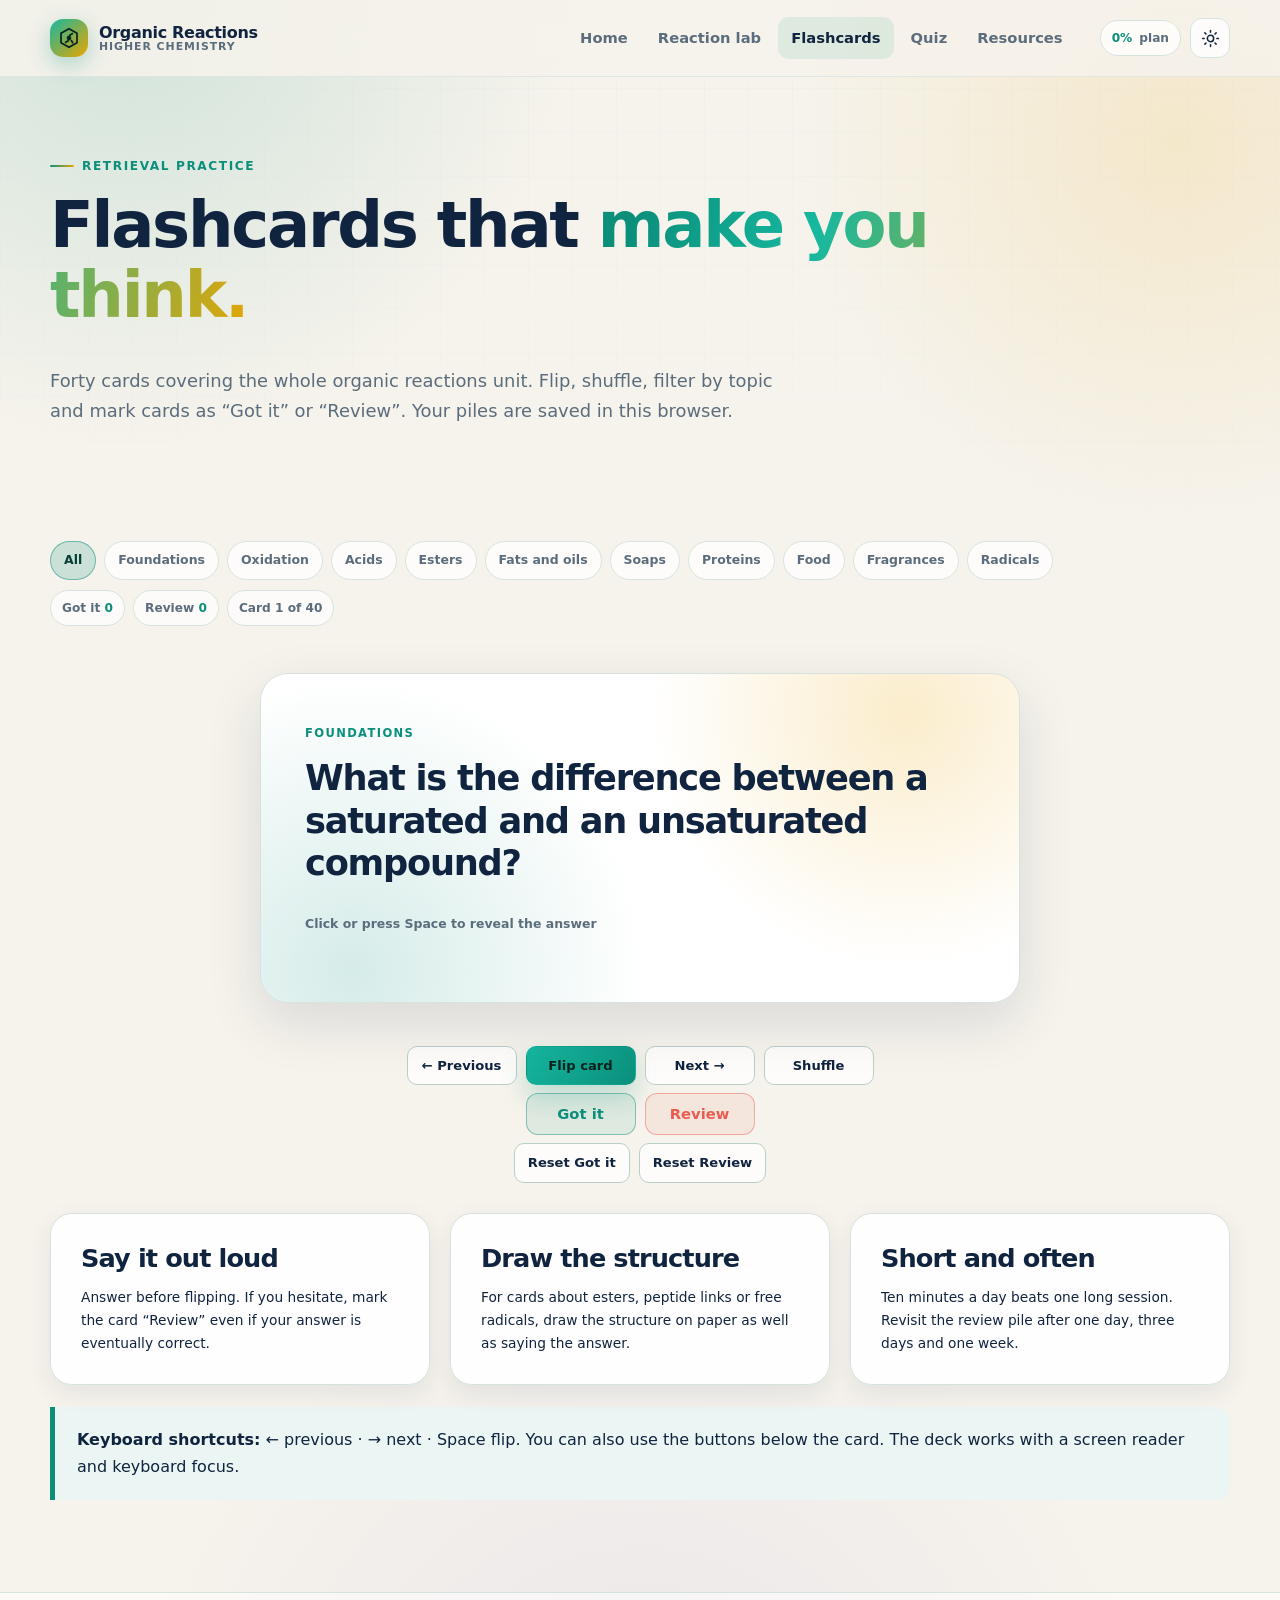
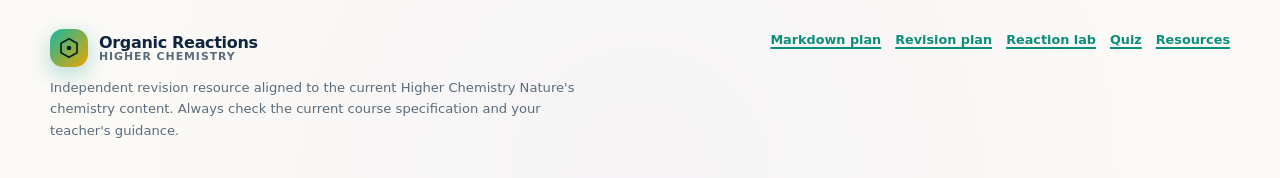
==== commit 06d24413: "Added reset buttons for flashcards" ====
--- a/flashcards.html
+++ b/flashcards.html
@@ -91,6 +91,11 @@
         <button class="btn ghost flash-known" id="markKnown" type="button" aria-pressed="false">Got it</button>
         <button class="btn ghost flash-review" id="markReview" type="button" aria-pressed="false">Review</button>
       </div>
+      <div class="flashcard-controls" style="margin-top: 8px">
+        <button class="btn secondary small" id="resetKnown" type="button" title="Clear the Got it total from this browser">Reset Got it</button>
+        <button class="btn secondary small" id="resetReview" type="button" title="Clear the Review total from this browser">Reset Review</button>
+      </div>
+      <p class="small muted" id="flashResetStatus" role="status" aria-live="polite" style="text-align: center; margin: 10px 0 0"></p>
 
       <noscript>
         <div class="callout warn" style="margin-top: 22px">
